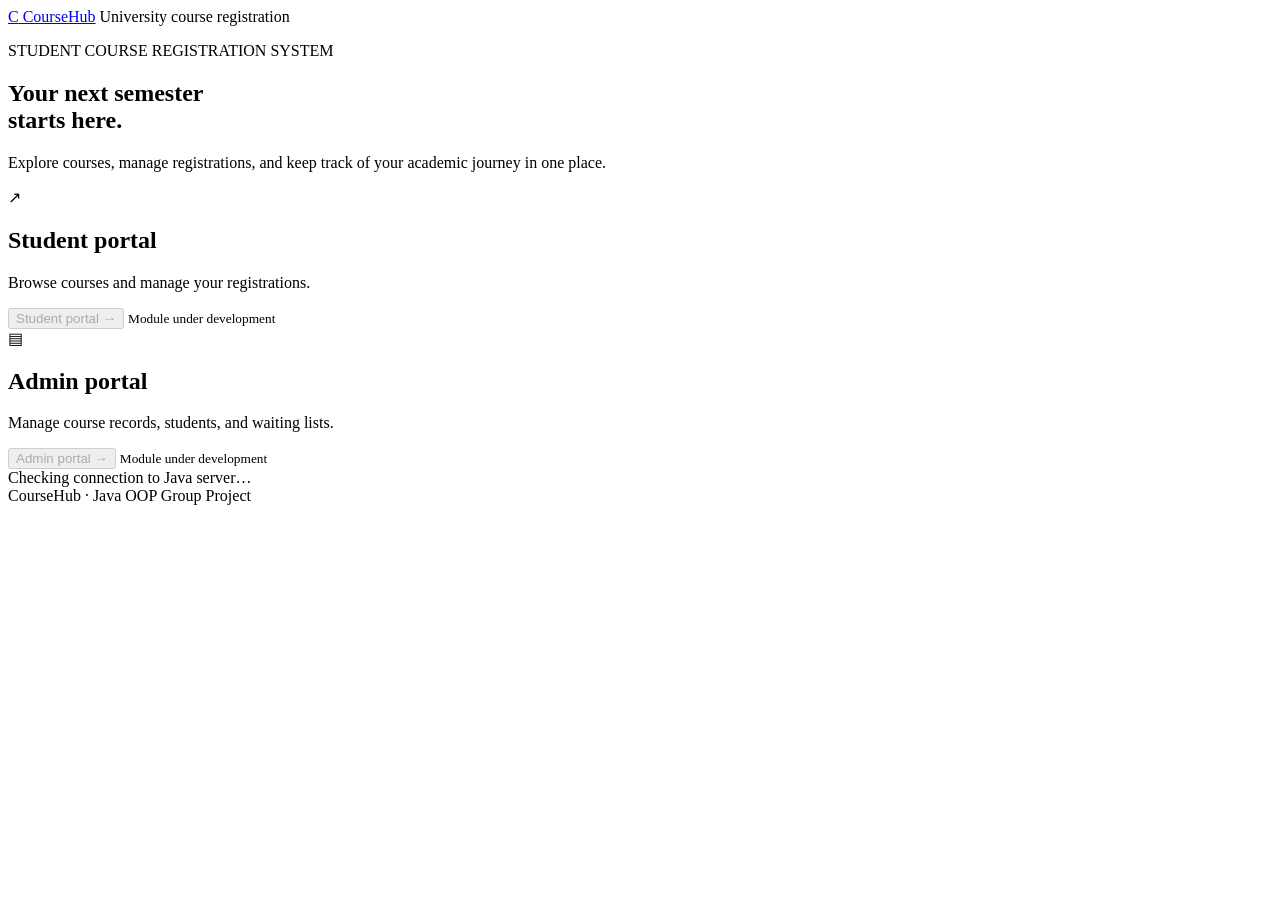
==== src/main/resources/public/index.html @ 2199ef8b "initialized Maven and Javalin" ====
<!doctype html>
<html lang="en">
<head>
  <meta charset="utf-8">
  <meta name="viewport" content="width=device-width, initial-scale=1">
  <title>CourseHub | Student Course Registration</title>
  <link rel="stylesheet" href="/css/style.css">
</head>
<body>
  <header class="topbar">
    <a class="brand" href="/" aria-label="CourseHub home"><span class="brand-mark">C</span> CourseHub</a>
    <span class="topbar-label">University course registration</span>
  </header>

  <main class="hero-wrap">
    <section class="hero">
      <p class="eyebrow">STUDENT COURSE REGISTRATION SYSTEM</p>
      <h1>Your next semester<br><span>starts here.</span></h1>
      <p class="intro">Explore courses, manage registrations, and keep track of your academic journey in one place.</p>
      <div class="portal-grid">
        <article class="portal-card">
          <div class="card-icon student-icon" aria-hidden="true">↗</div>
          <h2>Student portal</h2>
          <p>Browse courses and manage your registrations.</p>
          <button class="portal-button" type="button" disabled title="Portal will be connected when CRUD modules are implemented">Student portal <span>→</span></button>
          <small>Module under development</small>
        </article>
        <article class="portal-card">
          <div class="card-icon admin-icon" aria-hidden="true">▤</div>
          <h2>Admin portal</h2>
          <p>Manage course records, students, and waiting lists.</p>
          <button class="portal-button secondary" type="button" disabled title="Portal will be connected when CRUD modules are implemented">Admin portal <span>→</span></button>
          <small>Module under development</small>
        </article>
      </div>
      <div class="server-status"><span id="status-dot" class="status-dot"></span><span id="server-status">Checking connection to Java server…</span></div>
    </section>
    <footer>CourseHub · Java OOP Group Project</footer>
  </main>
  <script src="/js/app.js"></script>
</body>
</html>
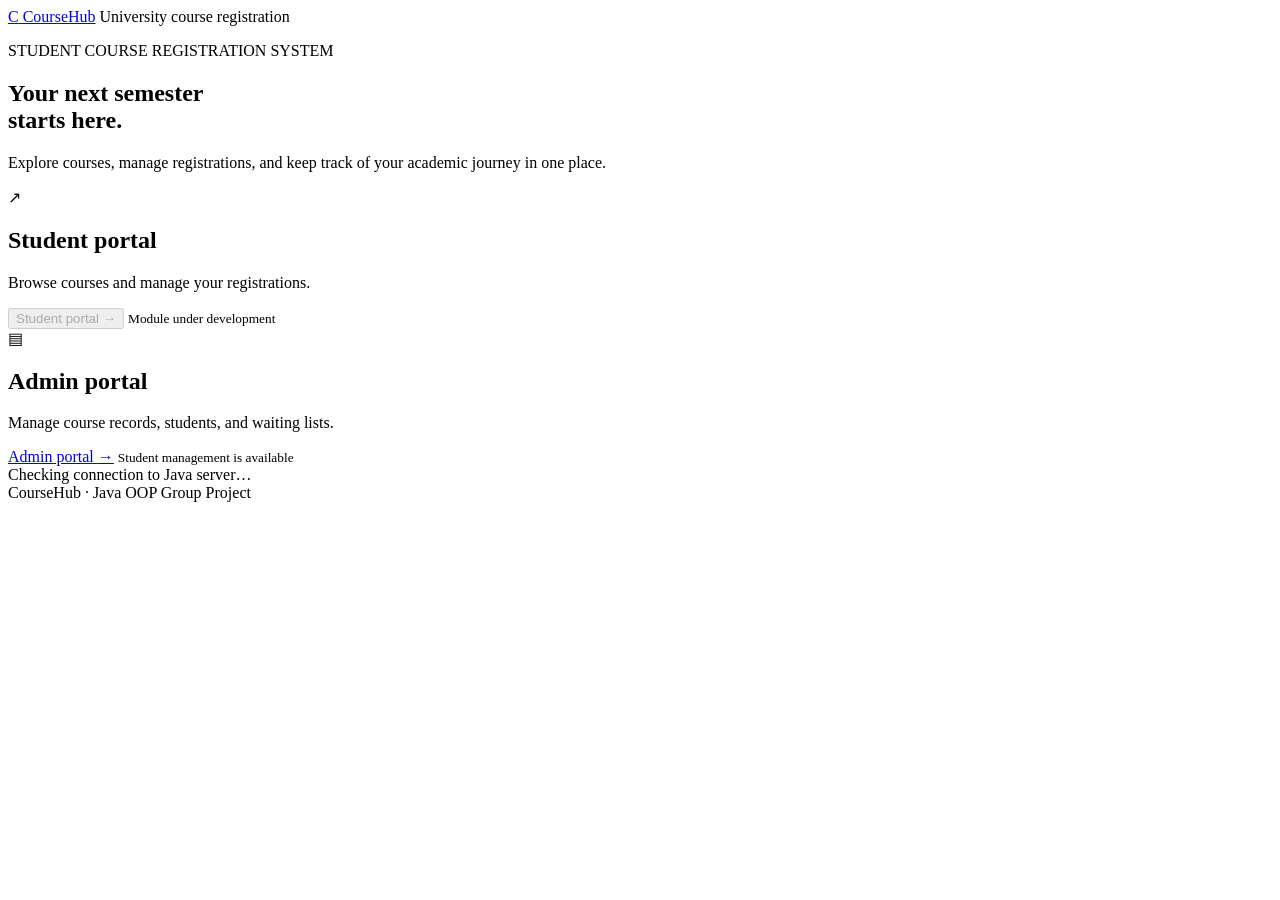
==== commit a7f05389: "add student management frontend" ====
--- a/src/main/resources/public/index.html
+++ b/src/main/resources/public/index.html
@@ -29,8 +29,8 @@
           <div class="card-icon admin-icon" aria-hidden="true">▤</div>
           <h2>Admin portal</h2>
           <p>Manage course records, students, and waiting lists.</p>
-          <button class="portal-button secondary" type="button" disabled title="Portal will be connected when CRUD modules are implemented">Admin portal <span>→</span></button>
-          <small>Module under development</small>
+          <a class="portal-button secondary" href="/students.html">Admin portal <span>→</span></a>
+          <small>Student management is available</small>
         </article>
       </div>
       <div class="server-status"><span id="status-dot" class="status-dot"></span><span id="server-status">Checking connection to Java server…</span></div>
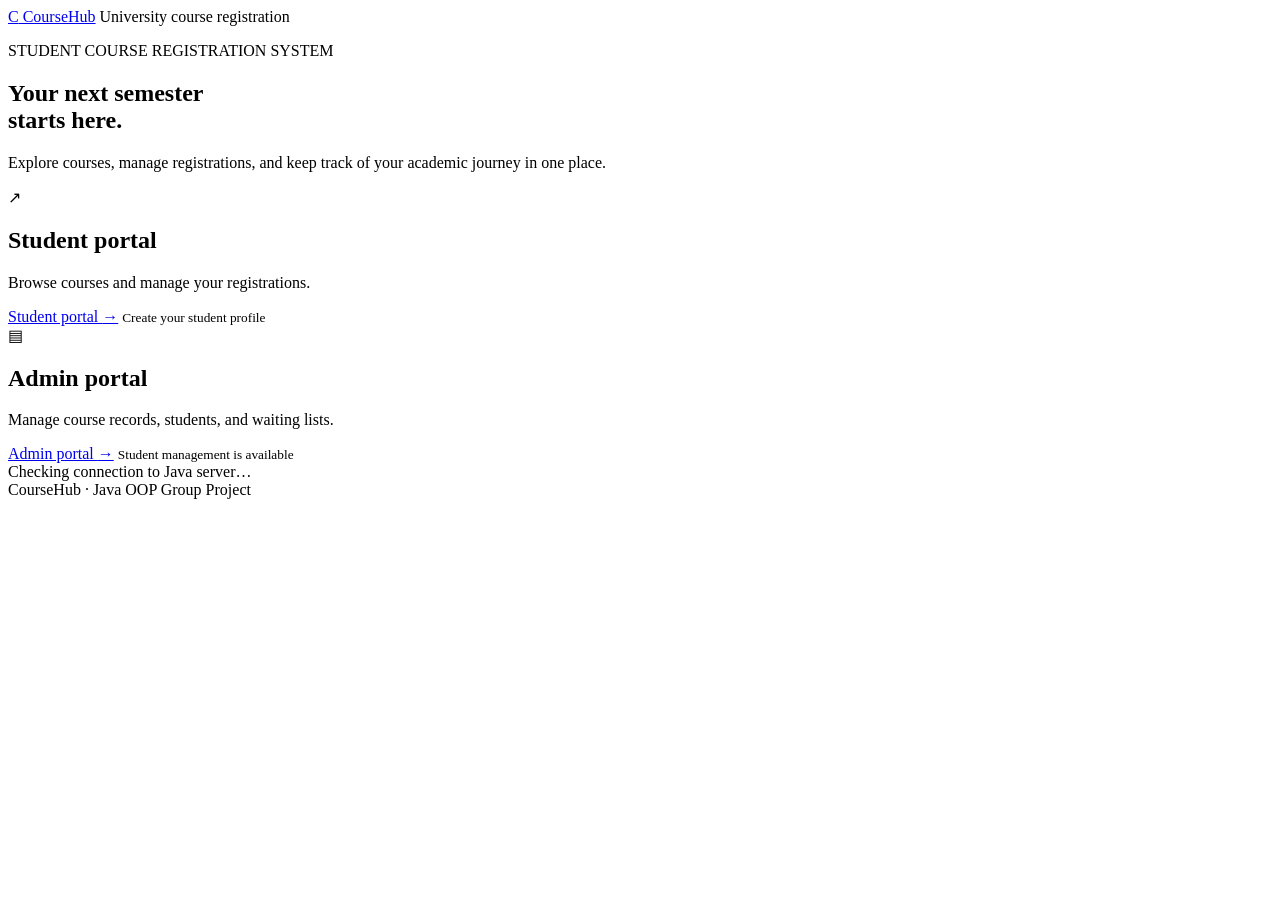
==== commit 061a8a2d: "add student self-registration portal" ====
--- a/src/main/resources/public/index.html
+++ b/src/main/resources/public/index.html
@@ -22,8 +22,8 @@
           <div class="card-icon student-icon" aria-hidden="true">↗</div>
           <h2>Student portal</h2>
           <p>Browse courses and manage your registrations.</p>
-          <button class="portal-button" type="button" disabled title="Portal will be connected when CRUD modules are implemented">Student portal <span>→</span></button>
-          <small>Module under development</small>
+          <a class="portal-button" href="/student-register.html">Student portal <span>→</span></a>
+          <small>Create your student profile</small>
         </article>
         <article class="portal-card">
           <div class="card-icon admin-icon" aria-hidden="true">▤</div>
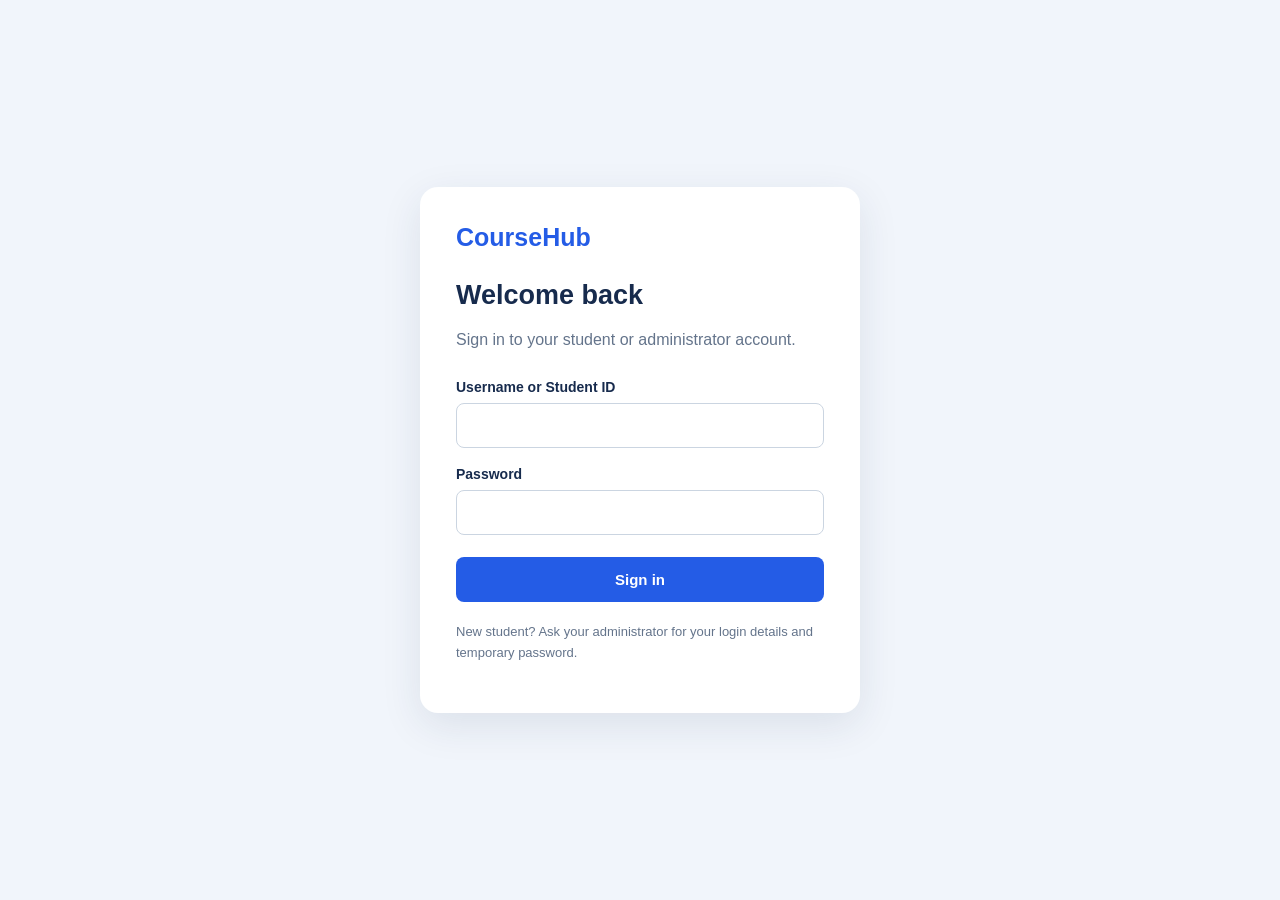
==== commit 72c694b7: "login page and student account creation Admin can create student accounts students can login using t" ====
--- a/src/main/resources/public/index.html
+++ b/src/main/resources/public/index.html
@@ -1,42 +1,190 @@
-<!doctype html>
+<!DOCTYPE html>
 <html lang="en">
 <head>
-  <meta charset="utf-8">
-  <meta name="viewport" content="width=device-width, initial-scale=1">
-  <title>CourseHub | Student Course Registration</title>
-  <link rel="stylesheet" href="/css/style.css">
+  <meta charset="UTF-8">
+  <meta name="viewport" content="width=device-width, initial-scale=1.0">
+  <title>CourseHub | Sign In</title>
+
+  <style>
+    * {
+      box-sizing: border-box;
+    }
+
+    body {
+      margin: 0;
+      min-height: 100vh;
+      display: grid;
+      place-items: center;
+      padding: 24px;
+      font-family: Arial, sans-serif;
+      background: #f1f5fb;
+      color: #172b4d;
+    }
+
+    .card {
+      width: 100%;
+      max-width: 440px;
+      padding: 36px;
+      background: white;
+      border-radius: 18px;
+      box-shadow: 0 12px 40px rgba(30, 50, 80, 0.10);
+    }
+
+    .brand {
+      color: #245ce6;
+      font-size: 25px;
+      font-weight: bold;
+      margin-bottom: 28px;
+    }
+
+    h1 {
+      font-size: 27px;
+      margin-bottom: 10px;
+    }
+
+    .description {
+      color: #64748b;
+      line-height: 1.6;
+      margin-bottom: 26px;
+    }
+
+    label {
+      display: block;
+      margin: 18px 0 8px;
+      font-weight: bold;
+      font-size: 14px;
+    }
+
+    input {
+      width: 100%;
+      padding: 13px;
+      border: 1px solid #cbd5e1;
+      border-radius: 8px;
+      font-size: 15px;
+    }
+
+    input:focus {
+      outline: 2px solid #b8cbff;
+      border-color: #245ce6;
+    }
+
+    button {
+      width: 100%;
+      padding: 14px;
+      margin-top: 22px;
+      border: none;
+      border-radius: 8px;
+      background: #245ce6;
+      color: white;
+      font-size: 15px;
+      font-weight: bold;
+      cursor: pointer;
+    }
+
+    button:disabled {
+      opacity: 0.6;
+      cursor: wait;
+    }
+
+    .message {
+      padding: 12px;
+      margin-top: 18px;
+      border-radius: 8px;
+      background: #fff0f0;
+      color: #a32222;
+      line-height: 1.5;
+    }
+
+    .help {
+      margin-top: 20px;
+      color: #64748b;
+      font-size: 13px;
+      line-height: 1.6;
+    }
+
+    [hidden] {
+      display: none !important;
+    }
+  </style>
 </head>
+
 <body>
-  <header class="topbar">
-    <a class="brand" href="/" aria-label="CourseHub home"><span class="brand-mark">C</span> CourseHub</a>
-    <span class="topbar-label">University course registration</span>
-  </header>
+<main class="card">
+  <div class="brand">CourseHub</div>
 
-  <main class="hero-wrap">
-    <section class="hero">
-      <p class="eyebrow">STUDENT COURSE REGISTRATION SYSTEM</p>
-      <h1>Your next semester<br><span>starts here.</span></h1>
-      <p class="intro">Explore courses, manage registrations, and keep track of your academic journey in one place.</p>
-      <div class="portal-grid">
-        <article class="portal-card">
-          <div class="card-icon student-icon" aria-hidden="true">↗</div>
-          <h2>Student portal</h2>
-          <p>Browse courses and manage your registrations.</p>
-          <a class="portal-button" href="/student-register.html">Student portal <span>→</span></a>
-          <small>Create your student profile</small>
-        </article>
-        <article class="portal-card">
-          <div class="card-icon admin-icon" aria-hidden="true">▤</div>
-          <h2>Admin portal</h2>
-          <p>Manage course records, students, and waiting lists.</p>
-          <a class="portal-button secondary" href="/students.html">Admin portal <span>→</span></a>
-          <small>Student management is available</small>
-        </article>
-      </div>
-      <div class="server-status"><span id="status-dot" class="status-dot"></span><span id="server-status">Checking connection to Java server…</span></div>
-    </section>
-    <footer>CourseHub · Java OOP Group Project</footer>
-  </main>
-  <script src="/js/app.js"></script>
+  <section id="login-panel">
+    <h1>Welcome back</h1>
+    <p class="description">
+      Sign in to your student or administrator account.
+    </p>
+
+    <form id="login-form">
+      <label for="username">Username or Student ID</label>
+      <input
+              id="username"
+              name="username"
+              autocomplete="username"
+              required>
+
+      <label for="password">Password</label>
+      <input
+              id="password"
+              name="password"
+              type="password"
+              autocomplete="current-password"
+              required>
+
+      <button id="login-button" type="submit">
+        Sign in
+      </button>
+    </form>
+
+    <p class="help">
+      New student? Ask your administrator for your login
+      details and temporary password.
+    </p>
+  </section>
+
+  <section id="password-panel" hidden>
+    <h1>Secure your account</h1>
+    <p class="description">
+      You are using a temporary password. Change it before
+      continuing to CourseHub.
+    </p>
+
+    <form id="password-form">
+      <label for="current-password">Current password</label>
+      <input
+              id="current-password"
+              type="password"
+              autocomplete="current-password"
+              required>
+
+      <label for="new-password">New password</label>
+      <input
+              id="new-password"
+              type="password"
+              minlength="8"
+              autocomplete="new-password"
+              required>
+
+      <label for="confirm-password">Confirm new password</label>
+      <input
+              id="confirm-password"
+              type="password"
+              minlength="8"
+              autocomplete="new-password"
+              required>
+
+      <button id="password-button" type="submit">
+        Change password
+      </button>
+    </form>
+  </section>
+
+  <p id="message" class="message" role="alert" hidden></p>
+</main>
+
+<script src="/js/app.js" defer></script>
 </body>
-</html>
+</html>
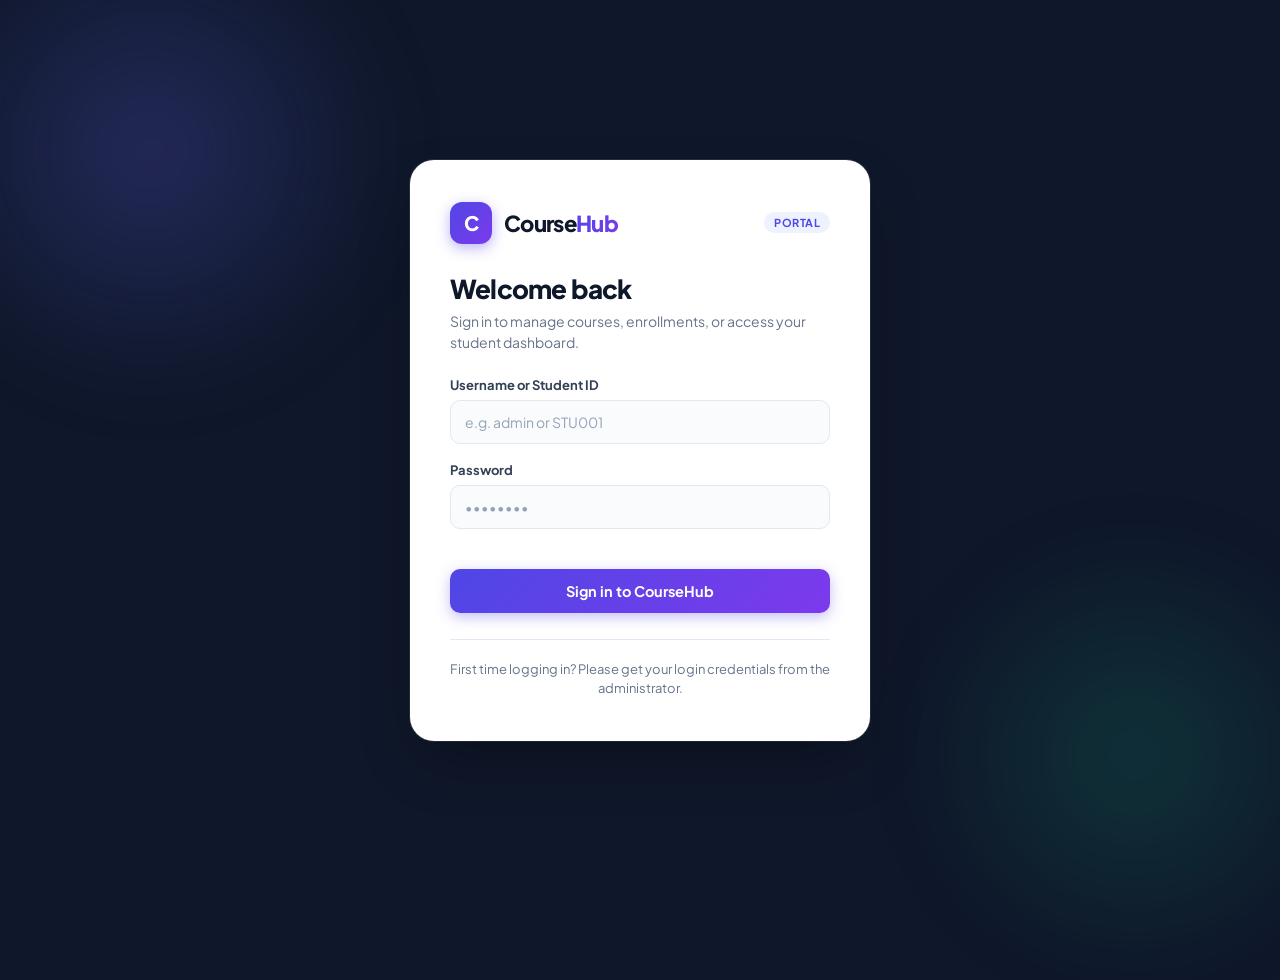
==== commit e5c46cd5: "updated the ui for student dashboard and login page and admin dashboard" ====
--- a/src/main/resources/public/index.html
+++ b/src/main/resources/public/index.html
@@ -3,103 +3,279 @@
 <head>
   <meta charset="UTF-8">
   <meta name="viewport" content="width=device-width, initial-scale=1.0">
+  <meta name="theme-color" content="#0f172a">
   <title>CourseHub | Sign In</title>
+  <link rel="preconnect" href="https://fonts.googleapis.com">
+  <link rel="preconnect" href="https://fonts.gstatic.com" crossorigin>
+  <link href="https://fonts.googleapis.com/css2?family=Plus+Jakarta+Sans:wght@400;500;600;700;800&family=JetBrains+Mono:wght@500;600&display=swap" rel="stylesheet">
 
   <style>
+    :root {
+      color-scheme: light;
+      --font-main: 'Plus Jakarta Sans', system-ui, -apple-system, sans-serif;
+      --blue: #4f46e5;
+      --blue-light: #6366f1;
+      --blue-hover: #4338ca;
+      --blue-soft: #eef2ff;
+      --ink: #0f172a;
+      --muted: #64748b;
+      --muted-light: #94a3b8;
+      --line: #e2e8f0;
+      --danger: #ef4444;
+      --danger-dark: #b91c1c;
+      --danger-soft: #fef2f2;
+      --gradient-primary: linear-gradient(135deg, #4f46e5 0%, #7c3aed 100%);
+      --gradient-accent: linear-gradient(135deg, #3b82f6 0%, #2dd4bf 100%);
+    }
+
     * {
       box-sizing: border-box;
+      margin: 0;
+      padding: 0;
     }
 
     body {
-      margin: 0;
       min-height: 100vh;
+      display: flex;
+      align-items: center;
+      justify-content: center;
+      padding: 24px;
+      font-family: var(--font-main);
+      background: #0f172a;
+      color: var(--ink);
+      position: relative;
+      overflow-x: hidden;
+      -webkit-font-smoothing: antialiased;
+    }
+
+    /* Ambient background lighting */
+    .bg-glow-1 {
+      position: absolute;
+      width: 500px;
+      height: 500px;
+      border-radius: 50%;
+      background: radial-gradient(circle, rgba(99, 102, 241, 0.25) 0%, transparent 70%);
+      top: -100px;
+      left: -100px;
+      pointer-events: none;
+      filter: blur(40px);
+    }
+
+    .bg-glow-2 {
+      position: absolute;
+      width: 450px;
+      height: 450px;
+      border-radius: 50%;
+      background: radial-gradient(circle, rgba(16, 185, 129, 0.18) 0%, transparent 70%);
+      bottom: -80px;
+      right: -80px;
+      pointer-events: none;
+      filter: blur(40px);
+    }
+
+    .card {
+      width: 100%;
+      max-width: 460px;
+      padding: 42px 40px;
+      background: #ffffff;
+      border-radius: 24px;
+      box-shadow: 0 25px 60px -15px rgba(0, 0, 0, 0.35), 0 0 0 1px rgba(255, 255, 255, 0.1);
+      position: relative;
+      z-index: 10;
+      animation: card-appear 0.4s cubic-bezier(0.16, 1, 0.3, 1);
+    }
+
+    @keyframes card-appear {
+      from {
+        opacity: 0;
+        transform: translateY(16px) scale(0.98);
+      }
+      to {
+        opacity: 1;
+        transform: translateY(0) scale(1);
+      }
+    }
+
+    .brand-header {
+      display: flex;
+      align-items: center;
+      gap: 12px;
+      margin-bottom: 28px;
+    }
+
+    .brand-mark {
+      width: 42px;
+      height: 42px;
       display: grid;
       place-items: center;
-      padding: 24px;
-      font-family: Arial, sans-serif;
-      background: #f1f5fb;
-      color: #172b4d;
-    }
-
-    .card {
-      width: 100%;
-      max-width: 440px;
-      padding: 36px;
-      background: white;
-      border-radius: 18px;
-      box-shadow: 0 12px 40px rgba(30, 50, 80, 0.10);
-    }
-
-    .brand {
-      color: #245ce6;
-      font-size: 25px;
-      font-weight: bold;
-      margin-bottom: 28px;
+      background: var(--gradient-primary);
+      color: #ffffff;
+      font-size: 20px;
+      font-weight: 800;
+      border-radius: 12px;
+      box-shadow: 0 4px 14px rgba(79, 70, 229, 0.4);
+    }
+
+    .brand-text {
+      font-size: 22px;
+      font-weight: 800;
+      color: var(--ink);
+      letter-spacing: -0.03em;
+    }
+
+    .brand-text span {
+      background: var(--gradient-primary);
+      -webkit-background-clip: text;
+      -webkit-text-fill-color: transparent;
+    }
+
+    .badge-pill {
+      margin-left: auto;
+      font-size: 11px;
+      font-weight: 700;
+      color: var(--blue);
+      background: var(--blue-soft);
+      padding: 4px 10px;
+      border-radius: 9999px;
+      letter-spacing: 0.04em;
+      text-transform: uppercase;
     }
 
     h1 {
-      font-size: 27px;
-      margin-bottom: 10px;
+      font-size: 26px;
+      font-weight: 800;
+      letter-spacing: -0.03em;
+      color: var(--ink);
+      margin-bottom: 6px;
     }
 
     .description {
-      color: #64748b;
-      line-height: 1.6;
-      margin-bottom: 26px;
+      color: var(--muted);
+      font-size: 14px;
+      line-height: 1.5;
+      margin-bottom: 24px;
+    }
+
+    .form-group {
+      margin-bottom: 18px;
     }
 
     label {
       display: block;
-      margin: 18px 0 8px;
-      font-weight: bold;
-      font-size: 14px;
+      margin-bottom: 7px;
+      font-weight: 700;
+      font-size: 13px;
+      color: #334155;
+    }
+
+    .input-wrapper {
+      position: relative;
     }
 
     input {
       width: 100%;
-      padding: 13px;
-      border: 1px solid #cbd5e1;
-      border-radius: 8px;
-      font-size: 15px;
+      padding: 12px 14px;
+      border: 1px solid var(--line);
+      border-radius: 10px;
+      font-family: inherit;
+      font-size: 14px;
+      color: var(--ink);
+      background: #fafbfc;
+      transition: all 0.2s ease;
+      outline: none;
     }
 
     input:focus {
-      outline: 2px solid #b8cbff;
-      border-color: #245ce6;
+      background: #ffffff;
+      border-color: var(--blue-light);
+      box-shadow: 0 0 0 3px rgba(99, 102, 241, 0.18);
+    }
+
+    input::placeholder {
+      color: var(--muted-light);
     }
 
     button {
       width: 100%;
-      padding: 14px;
+      padding: 13px 20px;
       margin-top: 22px;
       border: none;
-      border-radius: 8px;
-      background: #245ce6;
-      color: white;
-      font-size: 15px;
-      font-weight: bold;
+      border-radius: 10px;
+      background: var(--gradient-primary);
+      color: #ffffff;
+      font-family: inherit;
+      font-size: 14.5px;
+      font-weight: 700;
       cursor: pointer;
+      box-shadow: 0 4px 14px rgba(79, 70, 229, 0.35);
+      transition: all 0.2s cubic-bezier(0.16, 1, 0.3, 1);
+    }
+
+    button:hover {
+      background: linear-gradient(135deg, #4338ca 0%, #6d28d9 100%);
+      box-shadow: 0 6px 20px rgba(79, 70, 229, 0.45);
+      transform: translateY(-1px);
+    }
+
+    button:active {
+      transform: translateY(0);
     }
 
     button:disabled {
-      opacity: 0.6;
+      opacity: 0.65;
       cursor: wait;
+      transform: none;
     }
 
     .message {
-      padding: 12px;
+      padding: 12px 16px;
       margin-top: 18px;
-      border-radius: 8px;
-      background: #fff0f0;
-      color: #a32222;
+      border-radius: 10px;
+      background: var(--danger-soft);
+      border: 1px solid #fecaca;
+      color: var(--danger-dark);
+      font-size: 13px;
+      font-weight: 500;
       line-height: 1.5;
-    }
-
-    .help {
-      margin-top: 20px;
-      color: #64748b;
+      display: flex;
+      align-items: center;
+      gap: 8px;
+    }
+
+    .help-box {
+      margin-top: 26px;
+      padding-top: 20px;
+      border-top: 1px solid var(--line);
+      text-align: center;
+    }
+
+    .help-box p {
+      color: var(--muted);
       font-size: 13px;
-      line-height: 1.6;
+      line-height: 1.5;
+    }
+
+    .help-box a {
+      color: var(--blue);
+      text-decoration: none;
+      font-weight: 700;
+      display: inline-flex;
+      align-items: center;
+      gap: 4px;
+      margin-top: 8px;
+      transition: color 0.15s ease;
+    }
+
+    .help-box a:hover {
+      color: var(--blue-hover);
+      text-decoration: underline;
+    }
+
+    .footer-note {
+      margin-top: 24px;
+      text-align: center;
+      color: rgba(255, 255, 255, 0.4);
+      font-size: 12px;
     }
 
     [hidden] {
@@ -109,75 +285,110 @@
 </head>
 
 <body>
+<div class="bg-glow-1"></div>
+<div class="bg-glow-2"></div>
+
 <main class="card">
-  <div class="brand">CourseHub</div>
+  <div style="width: 100%; height: 100px; border-radius: 14px; overflow: hidden; margin-bottom: 24px; position: relative; border: 1px solid var(--line);">
+    <img src="https://images.unsplash.com/photo-1541339907198-e08756dedf3f?auto=format&fit=crop&w=800&q=80"
+         alt="University Campus"
+         style="width: 100%; height: 100%; object-fit: cover;"
+         onerror="this.parentElement.style.display='none';">
+    <div style="position: absolute; inset: 0; background: linear-gradient(180deg, rgba(79,70,229,0.15) 0%, rgba(15,23,42,0.65) 100%); display: flex; align-items: flex-end; padding: 12px 16px;">
+      <span style="color: #ffffff; font-size: 11px; font-weight: 700; letter-spacing: 0.08em; text-transform: uppercase;">🎓 Student & Admin Portal</span>
+    </div>
+  </div>
+
+  <div class="brand-header">
+    <div class="brand-mark">C</div>
+    <div class="brand-text">Course<span>Hub</span></div>
+    <span class="badge-pill">Portal</span>
+  </div>
 
   <section id="login-panel">
     <h1>Welcome back</h1>
     <p class="description">
-      Sign in to your student or administrator account.
+      Sign in to manage courses, enrollments, or access your student dashboard.
     </p>
 
     <form id="login-form">
-      <label for="username">Username or Student ID</label>
-      <input
-              id="username"
-              name="username"
-              autocomplete="username"
-              required>
-
-      <label for="password">Password</label>
-      <input
-              id="password"
-              name="password"
-              type="password"
-              autocomplete="current-password"
-              required>
+      <div class="form-group">
+        <label for="username">Username or Student ID</label>
+        <div class="input-wrapper">
+          <input
+                  id="username"
+                  name="username"
+                  placeholder="e.g. admin or STU001"
+                  autocomplete="username"
+                  required>
+        </div>
+      </div>
+
+      <div class="form-group">
+        <label for="password">Password</label>
+        <div class="input-wrapper">
+          <input
+                  id="password"
+                  name="password"
+                  type="password"
+                  placeholder="••••••••"
+                  autocomplete="current-password"
+                  required>
+        </div>
+      </div>
 
       <button id="login-button" type="submit">
-        Sign in
+        Sign in to CourseHub
       </button>
     </form>
 
-    <p class="help">
-      New student? Ask your administrator for your login
-      details and temporary password.
-    </p>
+    <div class="help-box">
+      <p>First time logging in? Please get your login credentials from the administrator.</p>
+    </div>
+
   </section>
 
   <section id="password-panel" hidden>
     <h1>Secure your account</h1>
     <p class="description">
-      You are using a temporary password. Change it before
-      continuing to CourseHub.
+      You are using a temporary password. Please choose a new secure password to proceed.
     </p>
 
     <form id="password-form">
-      <label for="current-password">Current password</label>
-      <input
-              id="current-password"
-              type="password"
-              autocomplete="current-password"
-              required>
-
-      <label for="new-password">New password</label>
-      <input
-              id="new-password"
-              type="password"
-              minlength="8"
-              autocomplete="new-password"
-              required>
-
-      <label for="confirm-password">Confirm new password</label>
-      <input
-              id="confirm-password"
-              type="password"
-              minlength="8"
-              autocomplete="new-password"
-              required>
+      <div class="form-group">
+        <label for="current-password">Current password</label>
+        <input
+                id="current-password"
+                type="password"
+                autocomplete="current-password"
+                placeholder="Temporary password"
+                required>
+      </div>
+
+      <div class="form-group">
+        <label for="new-password">New password</label>
+        <input
+                id="new-password"
+                type="password"
+                minlength="8"
+                autocomplete="new-password"
+                placeholder="At least 8 characters"
+                required>
+      </div>
+
+      <div class="form-group">
+        <label for="confirm-password">Confirm new password</label>
+        <input
+                id="confirm-password"
+                type="password"
+                minlength="8"
+                autocomplete="new-password"
+                placeholder="Re-enter new password"
+                required>
+      </div>
 
       <button id="password-button" type="submit">
-        Change password
+        Update password & continue
       </button>
     </form>
   </section>
